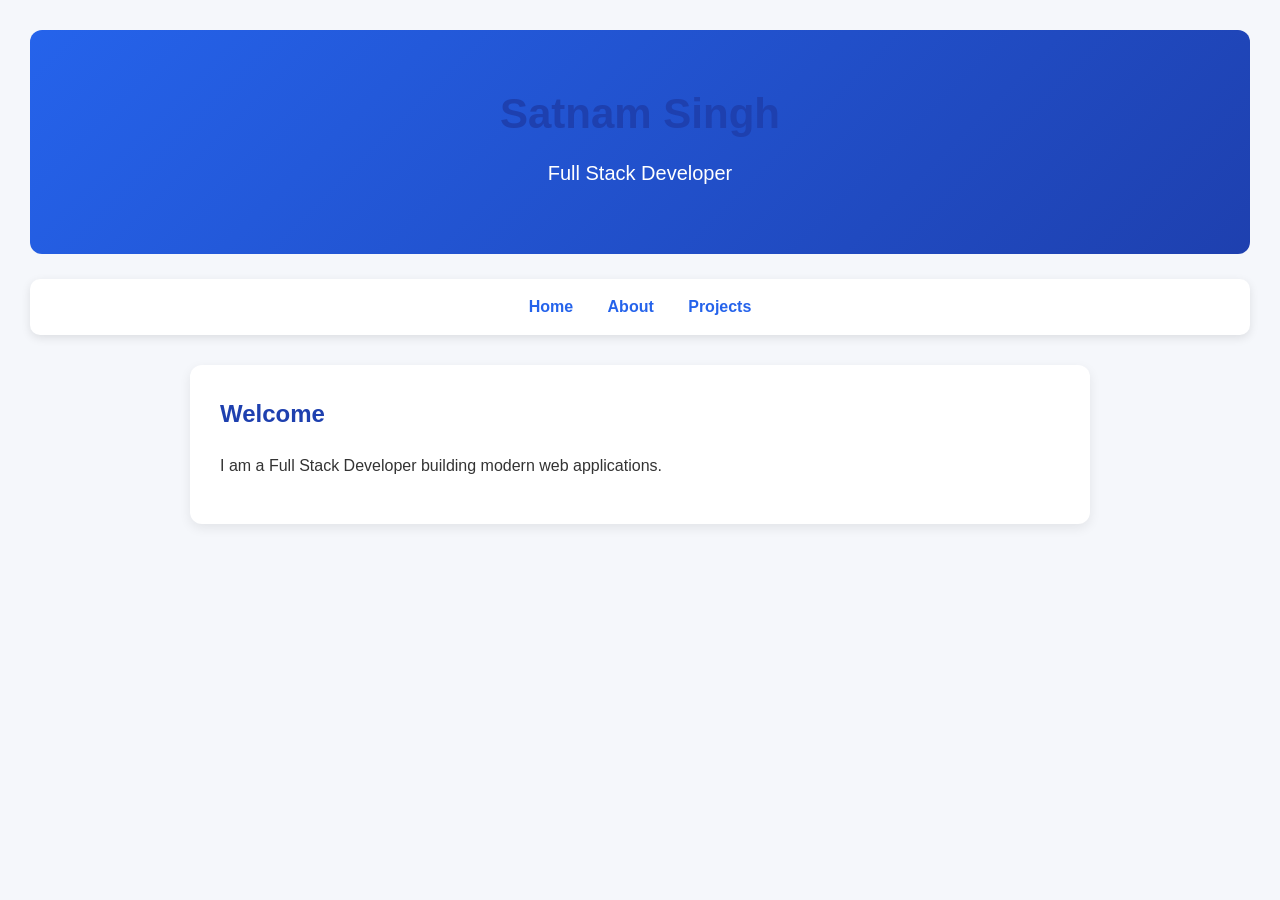
==== index.html @ 5ab29769 "Create Personal Portfolio website" ====
<!DOCTYPE html>
<html>
<head>

    <title>
        My Portfolio
    </title>
    <link rel="stylesheet" href="styles.css">
</head>

<body>
  

<header>
    <h1>Satnam Singh</h1>
    <p>Full Stack Developer</p>
</header>

<nav>
    <a href="index.html">Home</a>
    <a href="about.html">About</a>
    <a href="projects.html">Projects</a>
</nav>

<section>
    <h2>Welcome</h2>
    <p>
        I am a Full Stack Developer building modern web applications.
    </p>
</section>

</body>
</html>
---- styles.css ----
/* Reset basic browser styles */
* {
    margin: 0;
    padding: 0;
    box-sizing: border-box;
}

/* Main page styling */
body {
    font-family: Arial, Helvetica, sans-serif;
    line-height: 1.6;
    background-color: #f5f7fb;
    color: #333;
    padding: 30px;
}

/* Header section */
header {
    background: linear-gradient(135deg, #2563eb, #1e40af);
    color: white;
    text-align: center;
    padding: 50px 20px;
    border-radius: 12px;
    margin-bottom: 25px;
}

header h1 {
    font-size: 42px;
    margin-bottom: 10px;
}

header p {
    font-size: 20px;
}

/* Navigation bar */
nav {
    background-color: white;
    padding: 15px;
    text-align: center;
    border-radius: 10px;
    margin-bottom: 30px;
    box-shadow: 0 3px 10px rgba(0,0,0,0.1);
}

nav a {
    text-decoration: none;
    color: #2563eb;
    font-weight: bold;
    margin: 0 15px;
}

nav a:hover {
    color: #1e40af;
}

/* Main content sections */
section {
    background: white;
    padding: 30px;
    border-radius: 12px;
    max-width: 900px;
    margin: auto;
    box-shadow: 0 4px 12px rgba(0,0,0,0.08);
}

h1, h2 {
    margin-bottom: 20px;
    color: #1e40af;
}

p {
    margin-bottom: 15px;
}

/* Project list */
ul {
    background: white;
    padding: 25px;
    border-radius: 10px;
    max-width: 700px;
    margin: auto;
    list-style-position: inside;
    box-shadow: 0 4px 12px rgba(0,0,0,0.08);
}

li {
    padding: 10px;
    font-size: 18px;
}

/* Links */
a {
    color: #2563eb;
}

a:hover {
    text-decoration: underline;
}

/* Mobile responsive design */
@media (max-width: 600px) {

    body {
        padding: 15px;
    }

    header h1 {
        font-size: 32px;
    }

    nav a {
        display: block;
        margin: 10px;
    }
}
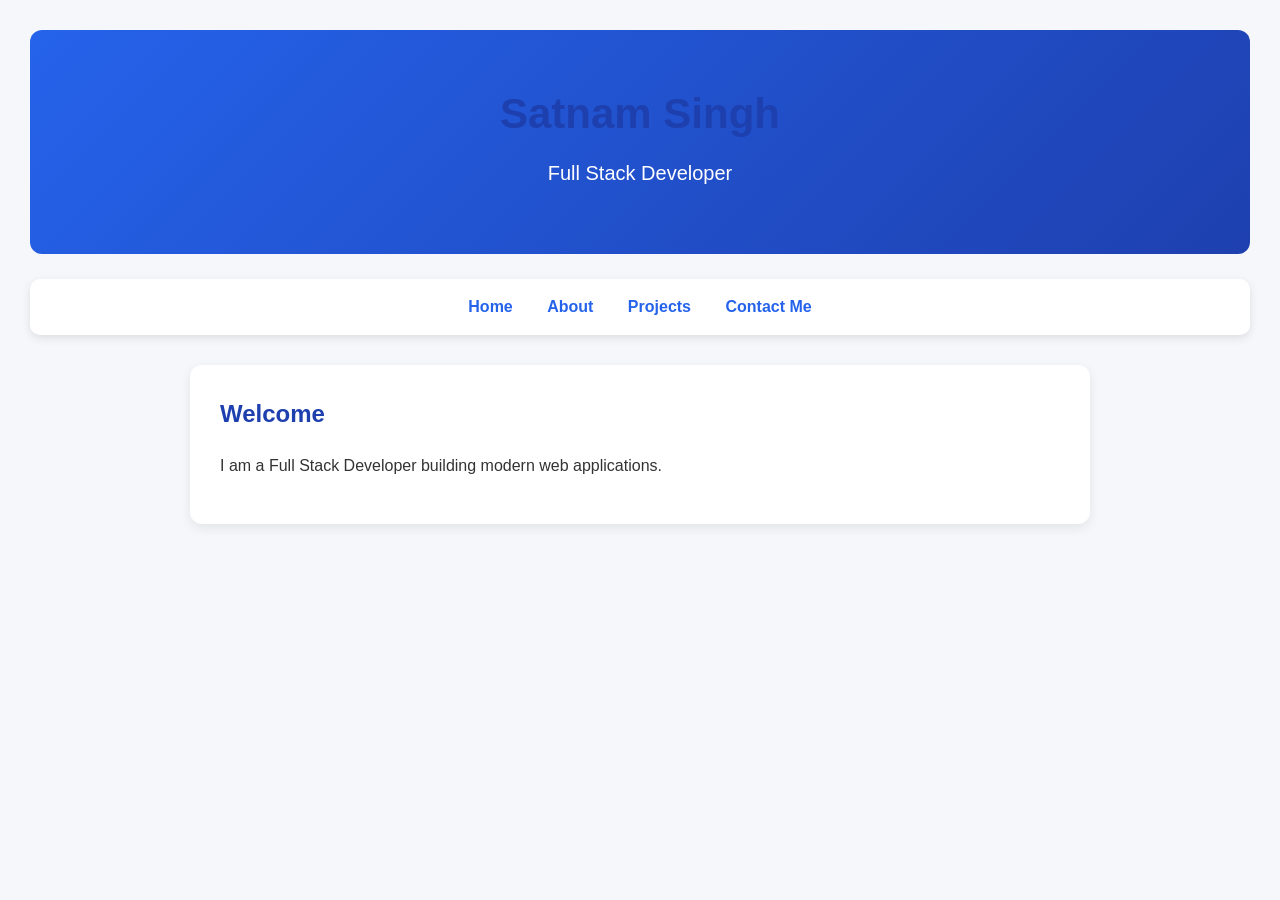
==== commit 8988855f: "Added Contact me Page" ====
--- a/index.html
+++ b/index.html
@@ -20,6 +20,8 @@
     <a href="index.html">Home</a>
     <a href="about.html">About</a>
     <a href="projects.html">Projects</a>
+    <a href="Contact.html">Contact Me</a>
+
 </nav>
 
 <section>
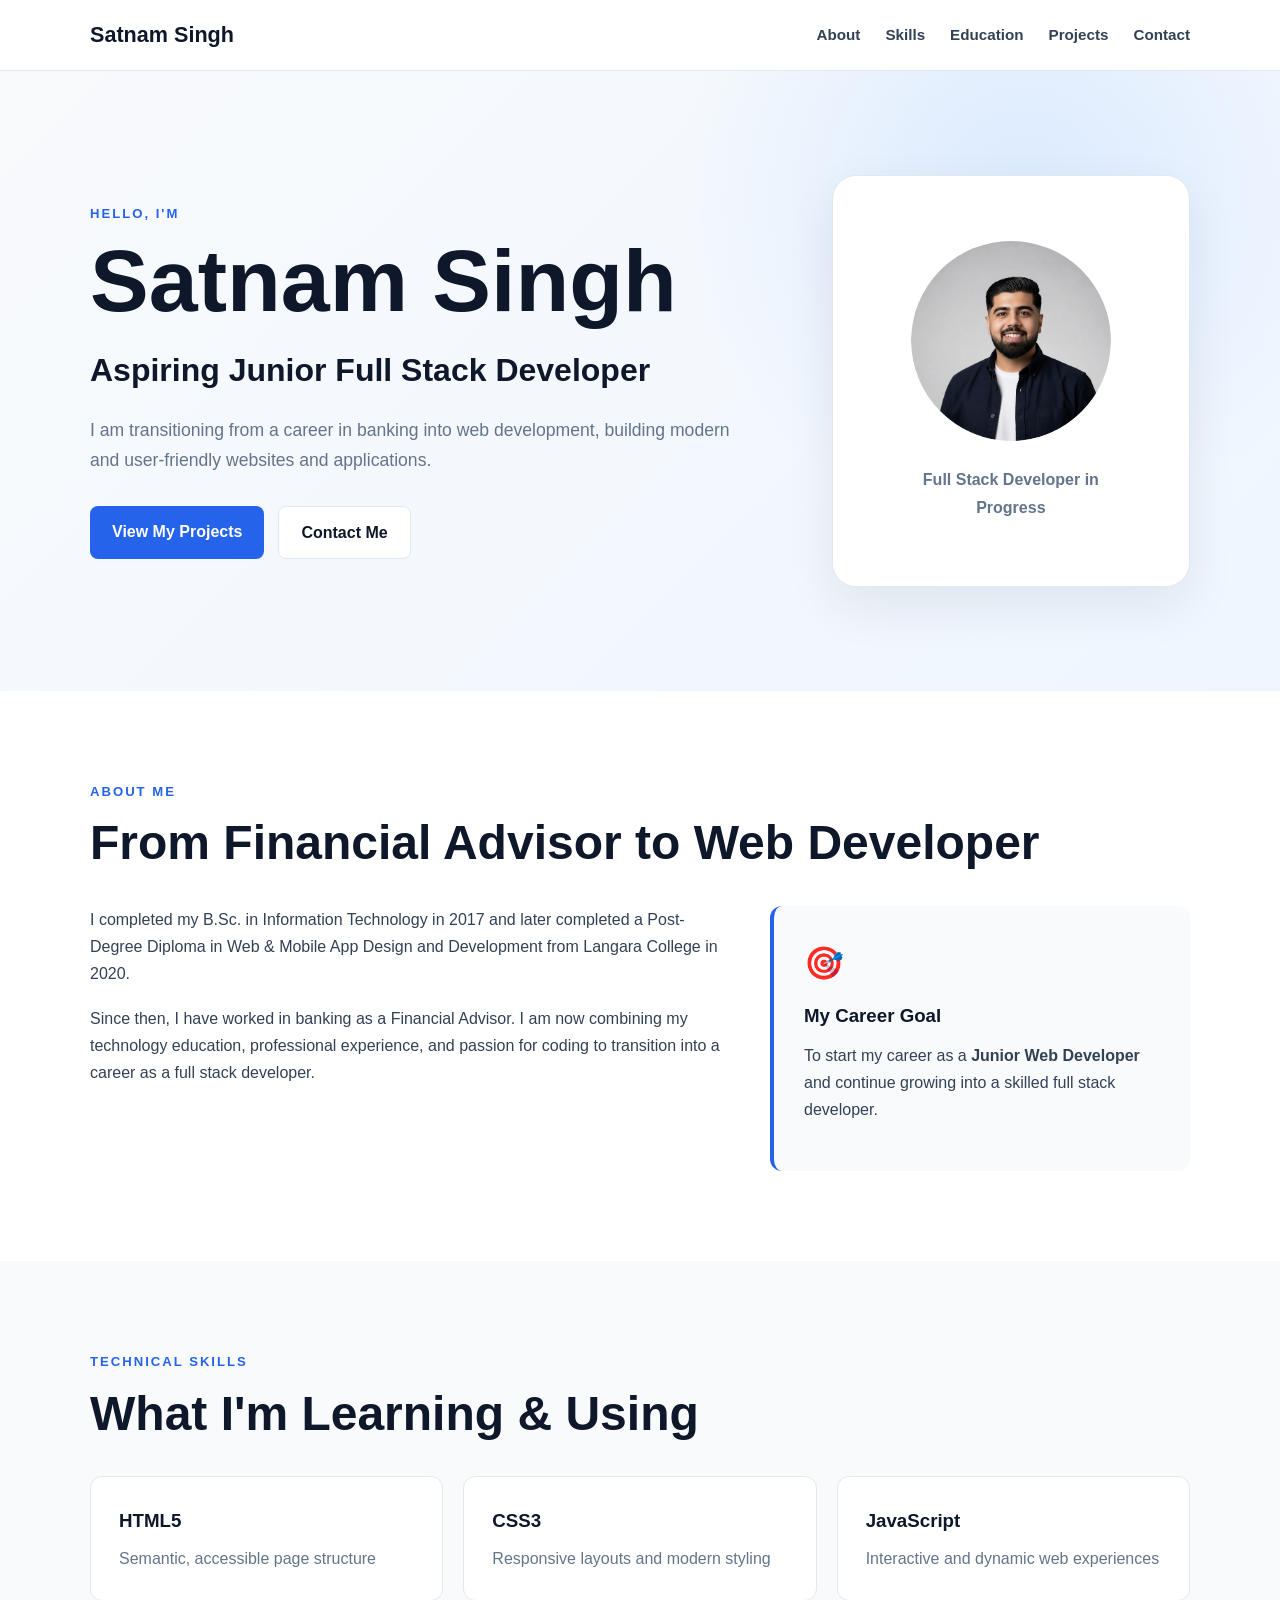
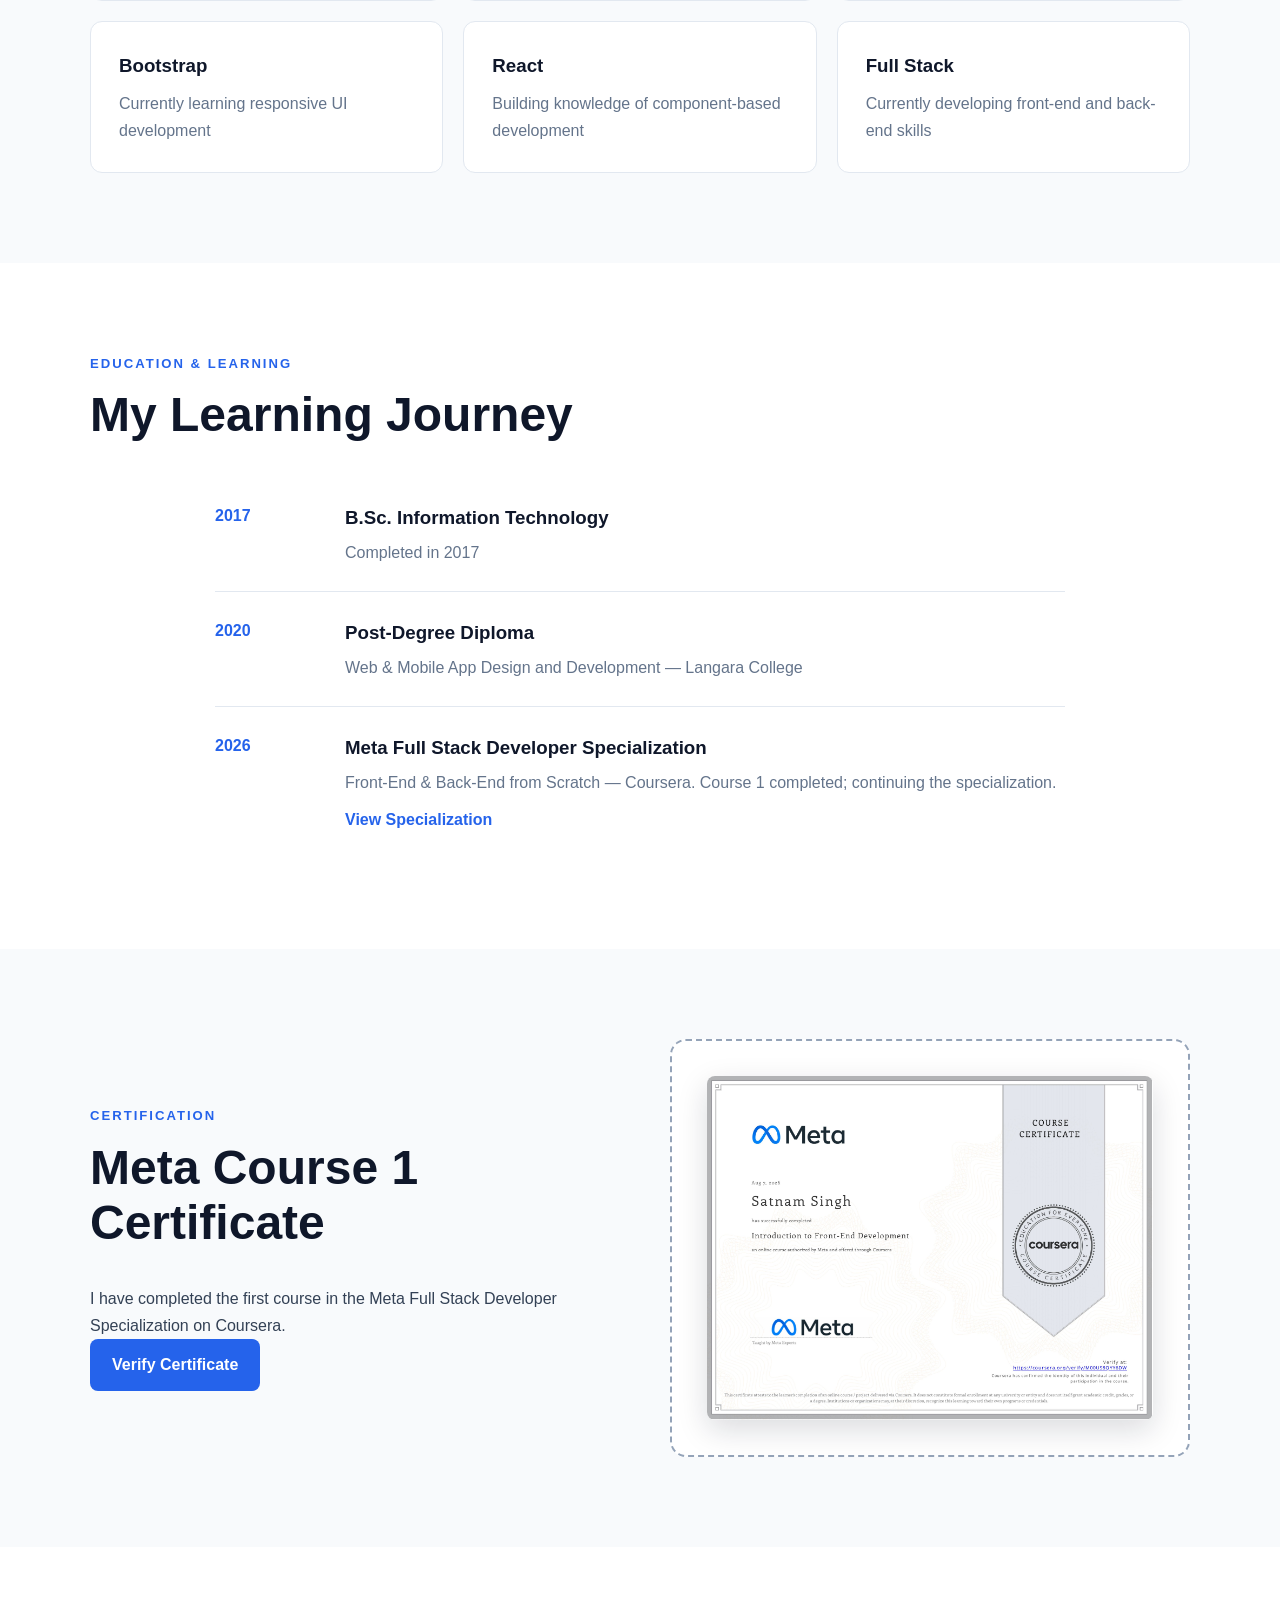
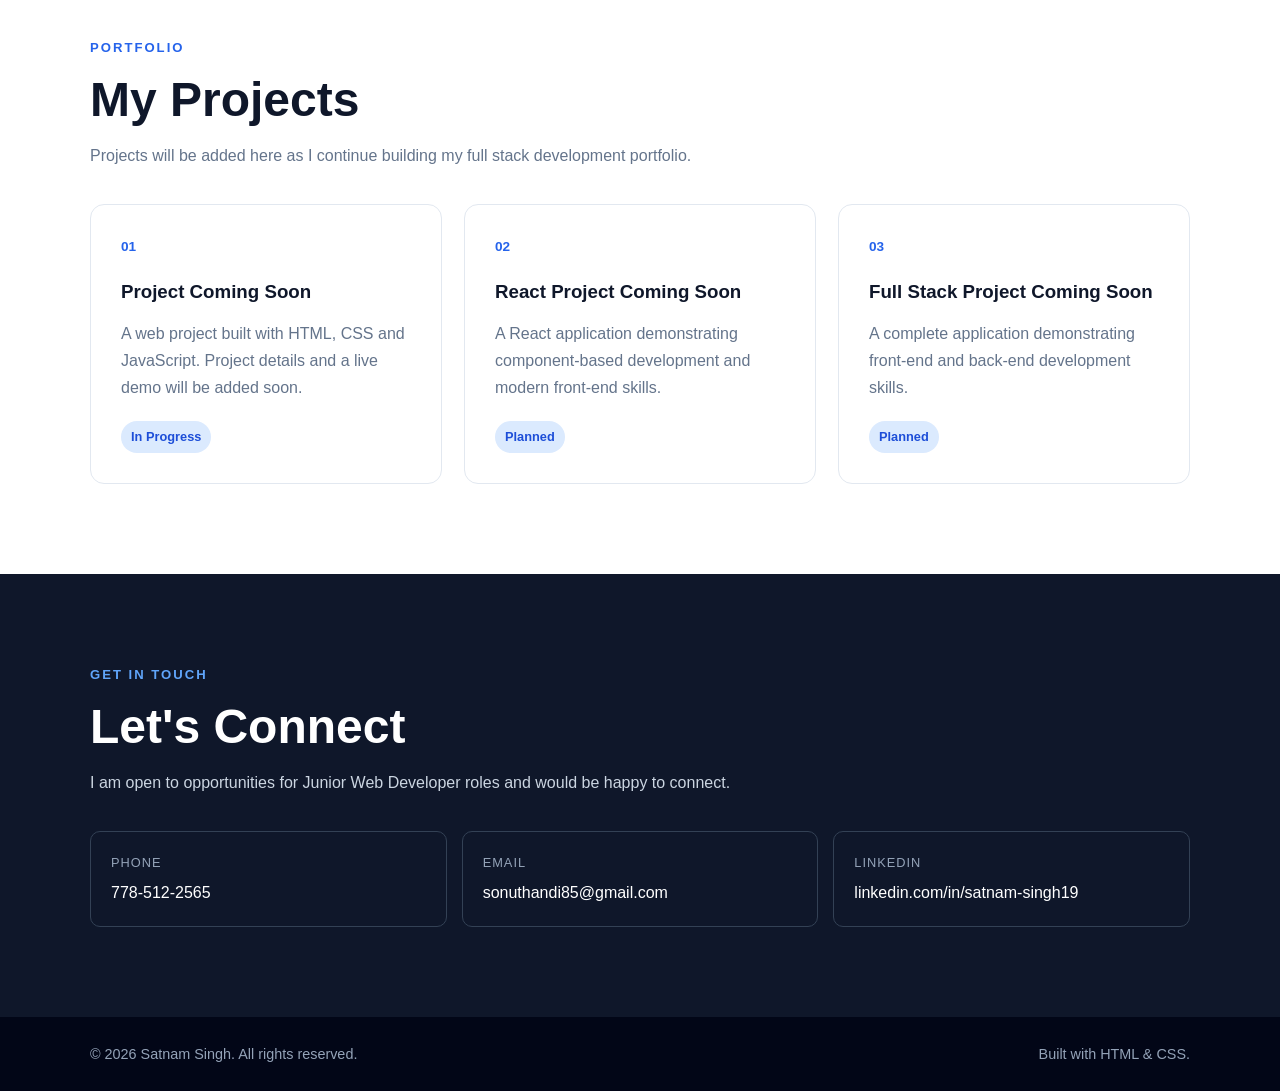
==== commit a6414981: "added HTML for Main home page and added Css" ====
--- a/index.html
+++ b/index.html
@@ -1,35 +1,287 @@
 <!DOCTYPE html>
-<html>
+<html lang="en">
 <head>
-
-    <title>
-        My Portfolio
-    </title>
+    <meta charset="UTF-8">
+    <meta name="viewport" content="width=device-width, initial-scale=1.0">
+    <meta name="description" content="Satnam Singh - Junior Web Developer portfolio">
+    <title>Satnam Singh | Junior Web Developer</title>
     <link rel="stylesheet" href="styles.css">
 </head>
-
 <body>
-  
-
-<header>
-    <h1>Satnam Singh</h1>
-    <p>Full Stack Developer</p>
-</header>
-
-<nav>
-    <a href="index.html">Home</a>
-    <a href="about.html">About</a>
-    <a href="projects.html">Projects</a>
-    <a href="Contact.html">Contact Me</a>
-
-</nav>
-
-<section>
-    <h2>Welcome</h2>
-    <p>
-        I am a Full Stack Developer building modern web applications.
-    </p>
-</section>
+
+    <header class="header">
+        <nav class="navbar container">
+            <a href="#home" class="logo">Satnam Singh</a>
+
+            <ul class="nav-links">
+                <li><a href="#about">About</a></li>
+                <li><a href="#skills">Skills</a></li>
+                <li><a href="#education">Education</a></li>
+                <li><a href="#projects">Projects</a></li>
+                <li><a href="#contact">Contact</a></li>
+            </ul>
+        </nav>
+    </header>
+
+    <main>
+        <!-- Hero -->
+        <section id="home" class="hero">
+            <div class="container hero-content">
+                <div>
+                    <p class="eyebrow">Hello, I'm</p>
+                    <h1>Satnam Singh</h1>
+                    <h2>Aspiring Junior Full Stack Developer</h2>
+                    <p class="hero-text">
+                        I am transitioning from a career in banking into web development,
+                        building modern and user-friendly websites and applications.
+                    </p>
+
+                    <div class="hero-buttons">
+                        <a href="#projects" class="btn btn-primary">View My Projects</a>
+                        <a href="#contact" class="btn btn-secondary">Contact Me</a>
+                    </div>
+                </div>
+
+                <div class="hero-card">
+                    <div class="profile-picture">
+                        <img src="Profile-picture.png"  alt="Satnam Singh">
+                    </div>
+                    <p>Full Stack Developer in Progress</p>
+                </div>
+            </div>
+        </section>
+
+        <!-- About -->
+        <section id="about" class="section">
+            <div class="container">
+                <p class="section-label">About Me</p>
+                <h2 class="section-title">From Financial Advisor to Web Developer</h2>
+
+                <div class="about-grid">
+                    <div>
+                        <p>
+                            I completed my B.Sc. in Information Technology in 2017 and
+                            later completed a Post-Degree Diploma in Web & Mobile App
+                            Design and Development from Langara College in 2020.
+                        </p>
+                        <p>
+                            Since then, I have worked in banking as a Financial Advisor.
+                            I am now combining my technology education, professional
+                            experience, and passion for coding to transition into a
+                            career as a full stack developer.
+                        </p>
+                    </div>
+
+                    <div class="goal-card">
+                        <span class="card-icon">🎯</span>
+                        <h3>My Career Goal</h3>
+                        <p>
+                            To start my career as a <strong>Junior Web Developer</strong>
+                            and continue growing into a skilled full stack developer.
+                        </p>
+                    </div>
+                </div>
+            </div>
+        </section>
+
+        <!-- Skills -->
+        <section id="skills" class="section section-light">
+            <div class="container">
+                <p class="section-label">Technical Skills</p>
+                <h2 class="section-title">What I'm Learning & Using</h2>
+
+                <div class="skills-grid">
+                    <div class="skill-card">
+                        <h3>HTML5</h3>
+                        <p>Semantic, accessible page structure</p>
+                    </div>
+                    <div class="skill-card">
+                        <h3>CSS3</h3>
+                        <p>Responsive layouts and modern styling</p>
+                    </div>
+                    <div class="skill-card">
+                        <h3>JavaScript</h3>
+                        <p>Interactive and dynamic web experiences</p>
+                    </div>
+                    <div class="skill-card">
+                        <h3>Bootstrap</h3>
+                        <p>Currently learning responsive UI development</p>
+                    </div>
+                    <div class="skill-card">
+                        <h3>React</h3>
+                        <p>Building knowledge of component-based development</p>
+                    </div>
+                    <div class="skill-card">
+                        <h3>Full Stack</h3>
+                        <p>Currently developing front-end and back-end skills</p>
+                    </div>
+                </div>
+            </div>
+        </section>
+
+        <!-- Education -->
+        <section id="education" class="section">
+            <div class="container">
+                <p class="section-label">Education & Learning</p>
+                <h2 class="section-title">My Learning Journey</h2>
+
+                <div class="timeline">
+                    <article class="timeline-item">
+                        <span class="year">2017</span>
+                        <div>
+                            <h3>B.Sc. Information Technology</h3>
+                            <p>Completed in 2017</p>
+                        </div>
+                    </article>
+
+                    <article class="timeline-item">
+                        <span class="year">2020</span>
+                        <div>
+                            <h3>Post-Degree Diploma</h3>
+                            <p>
+                                Web & Mobile App Design and Development —
+                                Langara College
+                            </p>
+                        </div>
+                    </article>
+
+                    <article class="timeline-item">
+                        <span class="year">2026</span>
+                        <div>
+                            <h3>Meta Full Stack Developer Specialization</h3>
+                            <p>
+                                Front-End & Back-End from Scratch — Coursera.
+                                Course 1 completed; continuing the specialization.
+                            </p>
+                            <a
+                                class="text-link"
+                                href="https://www.coursera.org/programs/coast-capital-member-program-9e8q8/specializations/meta-full-stack-developer"
+                                target="_blank"
+                                rel="noopener noreferrer"
+                            >
+                                View Specialization
+                            </a>
+                        </div>
+                    </article>
+                </div>
+            </div>
+        </section>
+
+        <!-- Certificate -->
+        <section class="section section-light">
+            <div class="container certificate-grid">
+                <div>
+                    <p class="section-label">Certification</p>
+                    <h2 class="section-title">Meta Course 1 Certificate</h2>
+                    <p>
+                        I have completed the first course in the Meta Full Stack
+                        Developer Specialization on Coursera.
+                    </p>
+
+                    <!-- Replace the # below with your actual certificate verification URL. -->
+                    <a
+                        href="https://www.coursera.org/account/accomplishments/verify/M00US8QYY6DW"
+                        class="btn btn-primary"
+                        target="_blank"
+                        rel="noopener noreferrer"
+                    >
+                        Verify Certificate
+                    </a>
+                </div>
+
+               <div class="certificate-placeholder">
+                    <img
+                        src="course1.jpg"
+                        alt="Satnam Singh Meta Full Stack Developer Course Certificate"
+                    >
+                </div>
+            </div>
+        </section>
+
+        <!-- Projects -->
+        <section id="projects" class="section">
+            <div class="container">
+                <p class="section-label">Portfolio</p>
+                <h2 class="section-title">My Projects</h2>
+                <p class="section-intro">
+                    Projects will be added here as I continue building my full stack
+                    development portfolio.
+                </p>
+
+                <div class="projects-grid">
+                    <article class="project-card">
+                        <div class="project-number">01</div>
+                        <h3>Project Coming Soon</h3>
+                        <p>
+                            A web project built with HTML, CSS and JavaScript.
+                            Project details and a live demo will be added soon.
+                        </p>
+                        <span class="project-status">In Progress</span>
+                    </article>
+
+                    <article class="project-card">
+                        <div class="project-number">02</div>
+                        <h3>React Project Coming Soon</h3>
+                        <p>
+                            A React application demonstrating component-based
+                            development and modern front-end skills.
+                        </p>
+                        <span class="project-status">Planned</span>
+                    </article>
+
+                    <article class="project-card">
+                        <div class="project-number">03</div>
+                        <h3>Full Stack Project Coming Soon</h3>
+                        <p>
+                            A complete application demonstrating front-end and
+                            back-end development skills.
+                        </p>
+                        <span class="project-status">Planned</span>
+                    </article>
+                </div>
+            </div>
+        </section>
+
+        <!-- Contact -->
+        <section id="contact" class="section contact-section">
+            <div class="container contact-content">
+                <p class="section-label">Get In Touch</p>
+                <h2 class="section-title">Let's Connect</h2>
+                <p>
+                    I am open to opportunities for Junior Web Developer roles and
+                    would be happy to connect.
+                </p>
+
+                <div class="contact-links">
+                    <a href="tel:+17785122565">
+                        <span>Phone</span>
+                        778-512-2565
+                    </a>
+
+                    <a href="mailto:sonuthandi85@gmail.com">
+                        <span>Email</span>
+                        sonuthandi85@gmail.com
+                    </a>
+
+                    <a
+                        href="https://www.linkedin.com/in/satnam-singh19"
+                        target="_blank"
+                        rel="noopener noreferrer"
+                    >
+                        <span>LinkedIn</span>
+                        linkedin.com/in/satnam-singh19
+                    </a>
+                </div>
+            </div>
+        </section>
+    </main>
+
+    <footer class="footer">
+        <div class="container">
+            <p>&copy; 2026 Satnam Singh. All rights reserved.</p>
+            <p>Built with HTML & CSS.</p>
+        </div>
+    </footer>
 
 </body>
 </html>
--- a/styles.css
+++ b/styles.css
@@ -1,116 +1,536 @@
-/* Reset basic browser styles */
+/* =========================================
+   Satnam Singh Portfolio
+   ========================================= */
+
+:root {
+    --primary: #2563eb;
+    --primary-dark: #1d4ed8;
+    --dark: #0f172a;
+    --text: #334155;
+    --muted: #64748b;
+    --light: #f8fafc;
+    --border: #e2e8f0;
+    --white: #ffffff;
+    --accent-light: #dbeafe;
+    --max-width: 1100px;
+}
+
 * {
     margin: 0;
     padding: 0;
     box-sizing: border-box;
 }
 
-/* Main page styling */
+html {
+    scroll-behavior: smooth;
+}
+
 body {
     font-family: Arial, Helvetica, sans-serif;
-    line-height: 1.6;
-    background-color: #f5f7fb;
-    color: #333;
+    line-height: 1.7;
+    color: var(--text);
+    background: var(--white);
+}
+
+a {
+    color: inherit;
+    text-decoration: none;
+}
+
+.container {
+    width: min(90%, var(--max-width));
+    margin: 0 auto;
+}
+
+/* Header */
+.header {
+    position: sticky;
+    top: 0;
+    z-index: 1000;
+    background: rgba(255, 255, 255, 0.95);
+    border-bottom: 1px solid var(--border);
+    backdrop-filter: blur(10px);
+}
+
+.navbar {
+    min-height: 70px;
+    display: flex;
+    align-items: center;
+    justify-content: space-between;
+    gap: 30px;
+}
+
+.logo {
+    font-size: 1.35rem;
+    font-weight: 800;
+    color: var(--dark);
+}
+
+.nav-links {
+    display: flex;
+    align-items: center;
+    gap: 25px;
+    list-style: none;
+}
+
+.nav-links a {
+    font-size: 0.95rem;
+    font-weight: 600;
+    color: var(--text);
+    transition: color 0.2s ease;
+}
+
+.nav-links a:hover {
+    color: var(--primary);
+}
+
+/* Hero */
+.hero {
+    min-height: 620px;
+    display: flex;
+    align-items: center;
+    background:
+        radial-gradient(circle at 80% 20%, #dbeafe 0, transparent 30%),
+        linear-gradient(135deg, #f8fafc 0%, #eff6ff 100%);
+}
+
+.hero-content {
+    display: grid;
+    grid-template-columns: 1.5fr 0.8fr;
+    align-items: center;
+    gap: 70px;
+    padding: 90px 0;
+}
+
+.eyebrow,
+.section-label {
+    color: var(--primary);
+    text-transform: uppercase;
+    letter-spacing: 2px;
+    font-size: 0.82rem;
+    font-weight: 800;
+    margin-bottom: 12px;
+}
+
+.hero h1 {
+    color: var(--dark);
+    font-size: clamp(3rem, 8vw, 5.5rem);
+    line-height: 1;
+    margin-bottom: 18px;
+}
+
+.hero h2 {
+    color: var(--dark);
+    font-size: clamp(1.4rem, 3vw, 2rem);
+    margin-bottom: 18px;
+}
+
+.hero-text {
+    max-width: 650px;
+    color: var(--muted);
+    font-size: 1.1rem;
+}
+
+.hero-buttons {
+    display: flex;
+    flex-wrap: wrap;
+    gap: 14px;
+    margin-top: 30px;
+}
+
+.btn {
+    display: inline-block;
+    padding: 12px 22px;
+    border-radius: 8px;
+    font-weight: 700;
+    transition: transform 0.2s ease, background 0.2s ease;
+}
+
+.btn:hover {
+    transform: translateY(-2px);
+}
+
+.btn-primary {
+    color: var(--white);
+    background: var(--primary);
+}
+
+.btn-primary:hover {
+    background: var(--primary-dark);
+}
+
+.btn-secondary {
+    color: var(--dark);
+    background: var(--white);
+    border: 1px solid var(--border);
+}
+
+.hero-card {
+    min-height: 300px;
+    display: flex;
+    flex-direction: column;
+    align-items: center;
+    justify-content: center;
+    padding: 65px;
+    text-align: center;
+    background: var(--white);
+    border: 1px solid var(--border);
+    border-radius: 24px;
+    box-shadow: 0 20px 50px rgba(15, 23, 42, 0.08);
+}
+
+.profile-picture {
+    width: 200px;
+    height: 200px;
+    border-radius: 50%;
+    overflow: hidden;
+    margin-bottom: 25px;
+    background: #dbeafe;
+}
+.profile-picture img{
+    width:100%;
+      height: 100%;
+    object-fit: cover;
+    display: block;
+}
+
+.hero-card p {
+    color: var(--muted);
+    font-weight: 700;
+}
+
+/* Sections */
+.section {
+    padding: 90px 0;
+}
+
+.section-light {
+    background: var(--light);
+}
+
+.section-title {
+    color: var(--dark);
+    font-size: clamp(2rem, 5vw, 3rem);
+    line-height: 1.15;
+    margin-bottom: 35px;
+}
+
+.section-intro {
+    max-width: 700px;
+    color: var(--muted);
+    margin-top: -20px;
+    margin-bottom: 35px;
+}
+
+/* About */
+.about-grid {
+    display: grid;
+    grid-template-columns: 1.5fr 1fr;
+    gap: 50px;
+    align-items: start;
+}
+
+.about-grid p {
+    margin-bottom: 18px;
+}
+
+.goal-card {
     padding: 30px;
-}
-
-/* Header section */
-header {
-    background: linear-gradient(135deg, #2563eb, #1e40af);
-    color: white;
+    border-left: 4px solid var(--primary);
+    background: var(--light);
+    border-radius: 12px;
+}
+
+.card-icon {
+    font-size: 2rem;
+}
+
+.goal-card h3 {
+    color: var(--dark);
+    margin: 10px 0;
+}
+
+/* Skills */
+.skills-grid {
+    display: grid;
+    grid-template-columns: repeat(3, 1fr);
+    gap: 20px;
+}
+
+.skill-card {
+    padding: 28px;
+    background: var(--white);
+    border: 1px solid var(--border);
+    border-radius: 12px;
+    transition: transform 0.2s ease, box-shadow 0.2s ease;
+}
+
+.skill-card:hover,
+.project-card:hover {
+    transform: translateY(-5px);
+    box-shadow: 0 15px 35px rgba(15, 23, 42, 0.08);
+}
+
+.skill-card h3 {
+    color: var(--dark);
+    margin-bottom: 8px;
+}
+
+.skill-card p {
+    color: var(--muted);
+}
+
+/* Timeline */
+.timeline {
+    max-width: 850px;
+    margin: 0 auto;
+}
+
+.timeline-item {
+    display: grid;
+    grid-template-columns: 100px 1fr;
+    gap: 30px;
+    padding: 25px 0;
+    border-bottom: 1px solid var(--border);
+}
+
+.timeline-item:last-child {
+    border-bottom: none;
+}
+
+.year {
+    color: var(--primary);
+    font-weight: 800;
+}
+
+.timeline-item h3 {
+    color: var(--dark);
+    margin-bottom: 5px;
+}
+
+.timeline-item p {
+    color: var(--muted);
+}
+
+.text-link {
+    display: inline-block;
+    margin-top: 10px;
+    color: var(--primary);
+    font-weight: 700;
+}
+
+.text-link:hover {
+    text-decoration: underline;
+}
+
+/* Certificate */
+.certificate-placeholder img {
+    width: 100%;
+    max-width: 650px;
+    height: auto;
+    display: block;
+    border-radius: 8px;
+    box-shadow: 0 10px 30px rgba(15, 23, 42, 0.15);
+}
+.certificate-grid {
+    display: grid;
+    grid-template-columns: 1fr 1fr;
+    gap: 60px;
+    align-items: center;
+}
+
+.certificate-placeholder {
+    min-height: 300px;
+    display: flex;
+    flex-direction: column;
+    align-items: center;
+    justify-content: center;
+    padding: 35px;
     text-align: center;
-    padding: 50px 20px;
-    border-radius: 12px;
-    margin-bottom: 25px;
-}
-
-header h1 {
-    font-size: 42px;
-    margin-bottom: 10px;
-}
-
-header p {
-    font-size: 20px;
-}
-
-/* Navigation bar */
-nav {
-    background-color: white;
-    padding: 15px;
-    text-align: center;
+    background: var(--white);
+    border: 2px dashed #94a3b8;
+    border-radius: 16px;
+}
+
+.certificate-icon {
+    font-size: 4rem;
+    margin-bottom: 15px;
+}
+
+.certificate-placeholder h3 {
+    color: var(--dark);
+    margin-bottom: 8px;
+}
+
+.certificate-placeholder p {
+    color: var(--muted);
+    max-width: 400px;
+}
+
+.certificate-placeholder code {
+    padding: 2px 5px;
+    background: var(--light);
+}
+
+/* Projects */
+.projects-grid {
+    display: grid;
+    grid-template-columns: repeat(3, 1fr);
+    gap: 22px;
+}
+
+.project-card {
+    padding: 30px;
+    border: 1px solid var(--border);
+    border-radius: 14px;
+    background: var(--white);
+    transition: transform 0.2s ease, box-shadow 0.2s ease;
+}
+
+.project-number {
+    color: var(--primary);
+    font-size: 0.85rem;
+    font-weight: 800;
+    margin-bottom: 18px;
+}
+
+.project-card h3 {
+    color: var(--dark);
+    margin-bottom: 12px;
+}
+
+.project-card p {
+    color: var(--muted);
+    margin-bottom: 20px;
+}
+
+.project-status {
+    display: inline-block;
+    padding: 5px 10px;
+    border-radius: 20px;
+    background: var(--accent-light);
+    color: var(--primary-dark);
+    font-size: 0.8rem;
+    font-weight: 700;
+}
+
+/* Contact */
+.contact-section {
+    background: var(--dark);
+    color: #cbd5e1;
+}
+
+.contact-section .section-title {
+    color: var(--white);
+    margin-bottom: 15px;
+}
+
+.contact-section .section-label {
+    color: #60a5fa;
+}
+
+.contact-content > p:not(.section-label) {
+    max-width: 650px;
+    margin-bottom: 35px;
+}
+
+.contact-links {
+    display: grid;
+    grid-template-columns: repeat(3, 1fr);
+    gap: 15px;
+}
+
+.contact-links a {
+    display: flex;
+    flex-direction: column;
+    padding: 20px;
+    border: 1px solid #334155;
     border-radius: 10px;
-    margin-bottom: 30px;
-    box-shadow: 0 3px 10px rgba(0,0,0,0.1);
-}
-
-nav a {
-    text-decoration: none;
-    color: #2563eb;
-    font-weight: bold;
-    margin: 0 15px;
-}
-
-nav a:hover {
-    color: #1e40af;
-}
-
-/* Main content sections */
-section {
-    background: white;
-    padding: 30px;
-    border-radius: 12px;
-    max-width: 900px;
-    margin: auto;
-    box-shadow: 0 4px 12px rgba(0,0,0,0.08);
-}
-
-h1, h2 {
-    margin-bottom: 20px;
-    color: #1e40af;
-}
-
-p {
-    margin-bottom: 15px;
-}
-
-/* Project list */
-ul {
-    background: white;
-    padding: 25px;
-    border-radius: 10px;
-    max-width: 700px;
-    margin: auto;
-    list-style-position: inside;
-    box-shadow: 0 4px 12px rgba(0,0,0,0.08);
-}
-
-li {
-    padding: 10px;
-    font-size: 18px;
-}
-
-/* Links */
-a {
-    color: #2563eb;
-}
-
-a:hover {
-    text-decoration: underline;
-}
-
-/* Mobile responsive design */
-@media (max-width: 600px) {
-
-    body {
-        padding: 15px;
-    }
-
-    header h1 {
-        font-size: 32px;
-    }
-
-    nav a {
-        display: block;
-        margin: 10px;
+    transition: border-color 0.2s ease, background 0.2s ease;
+}
+
+.contact-links a:hover {
+    background: #1e293b;
+    border-color: #60a5fa;
+}
+
+.contact-links span {
+    color: #94a3b8;
+    font-size: 0.8rem;
+    text-transform: uppercase;
+    letter-spacing: 1px;
+    margin-bottom: 5px;
+}
+
+.contact-links a {
+    color: var(--white);
+}
+
+/* Footer */
+.footer {
+    padding: 25px 0;
+    background: #020617;
+    color: #94a3b8;
+    font-size: 0.9rem;
+}
+
+.footer .container {
+    display: flex;
+    justify-content: space-between;
+    gap: 20px;
+}
+
+/* Responsive */
+@media (max-width: 850px) {
+    .nav-links {
+        display: none;
+    }
+
+    .hero-content,
+    .about-grid,
+    .certificate-grid {
+        grid-template-columns: 1fr;
+    }
+
+    .hero {
+        min-height: auto;
+    }
+
+    .hero-content {
+        gap: 45px;
+        padding: 70px 0;
+    }
+
+    .hero-card {
+        min-height: 220px;
+    }
+
+    .skills-grid,
+    .projects-grid {
+        grid-template-columns: repeat(2, 1fr);
+    }
+
+    .contact-links {
+        grid-template-columns: 1fr;
+    }
+}
+
+@media (max-width: 560px) {
+    .section {
+        padding: 65px 0;
+    }
+
+    .skills-grid,
+    .projects-grid {
+        grid-template-columns: 1fr;
+    }
+
+    .timeline-item {
+        grid-template-columns: 1fr;
+        gap: 5px;
+    }
+
+    .footer .container {
+        flex-direction: column;
     }
 }
